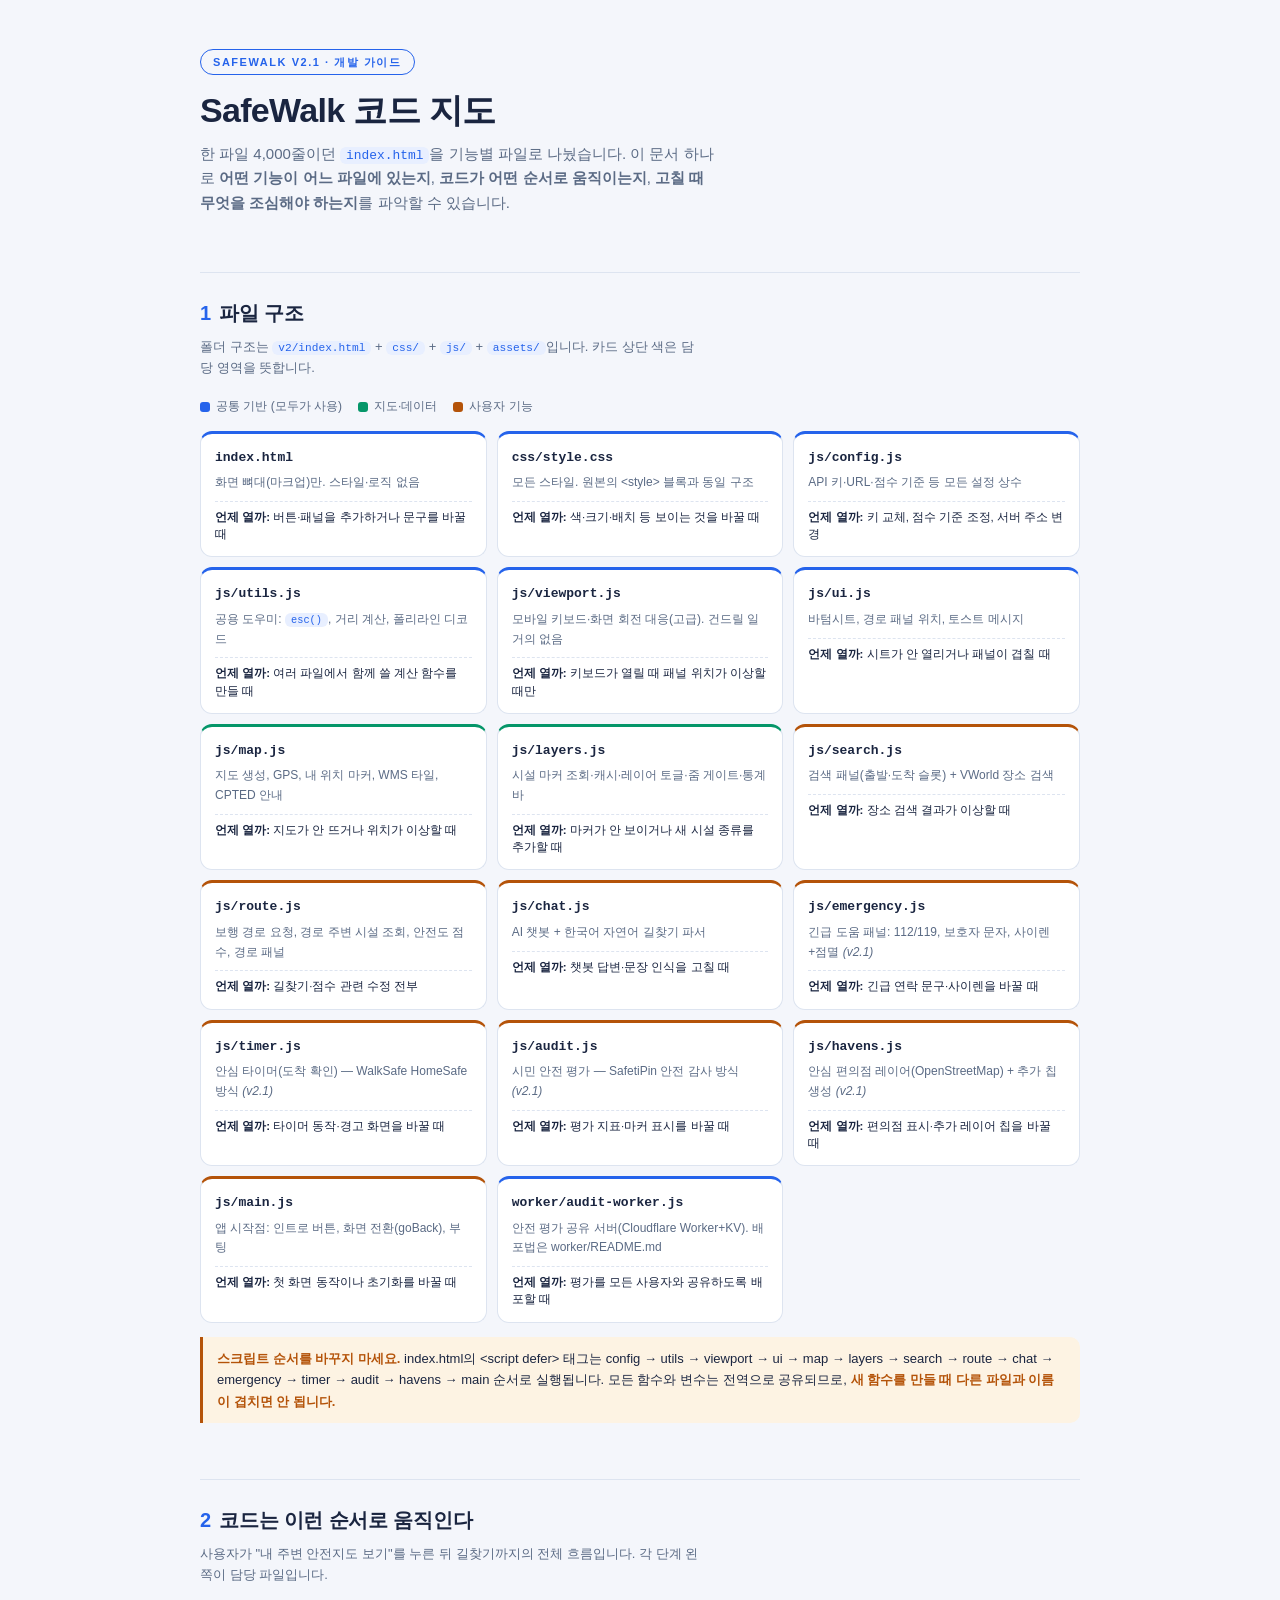
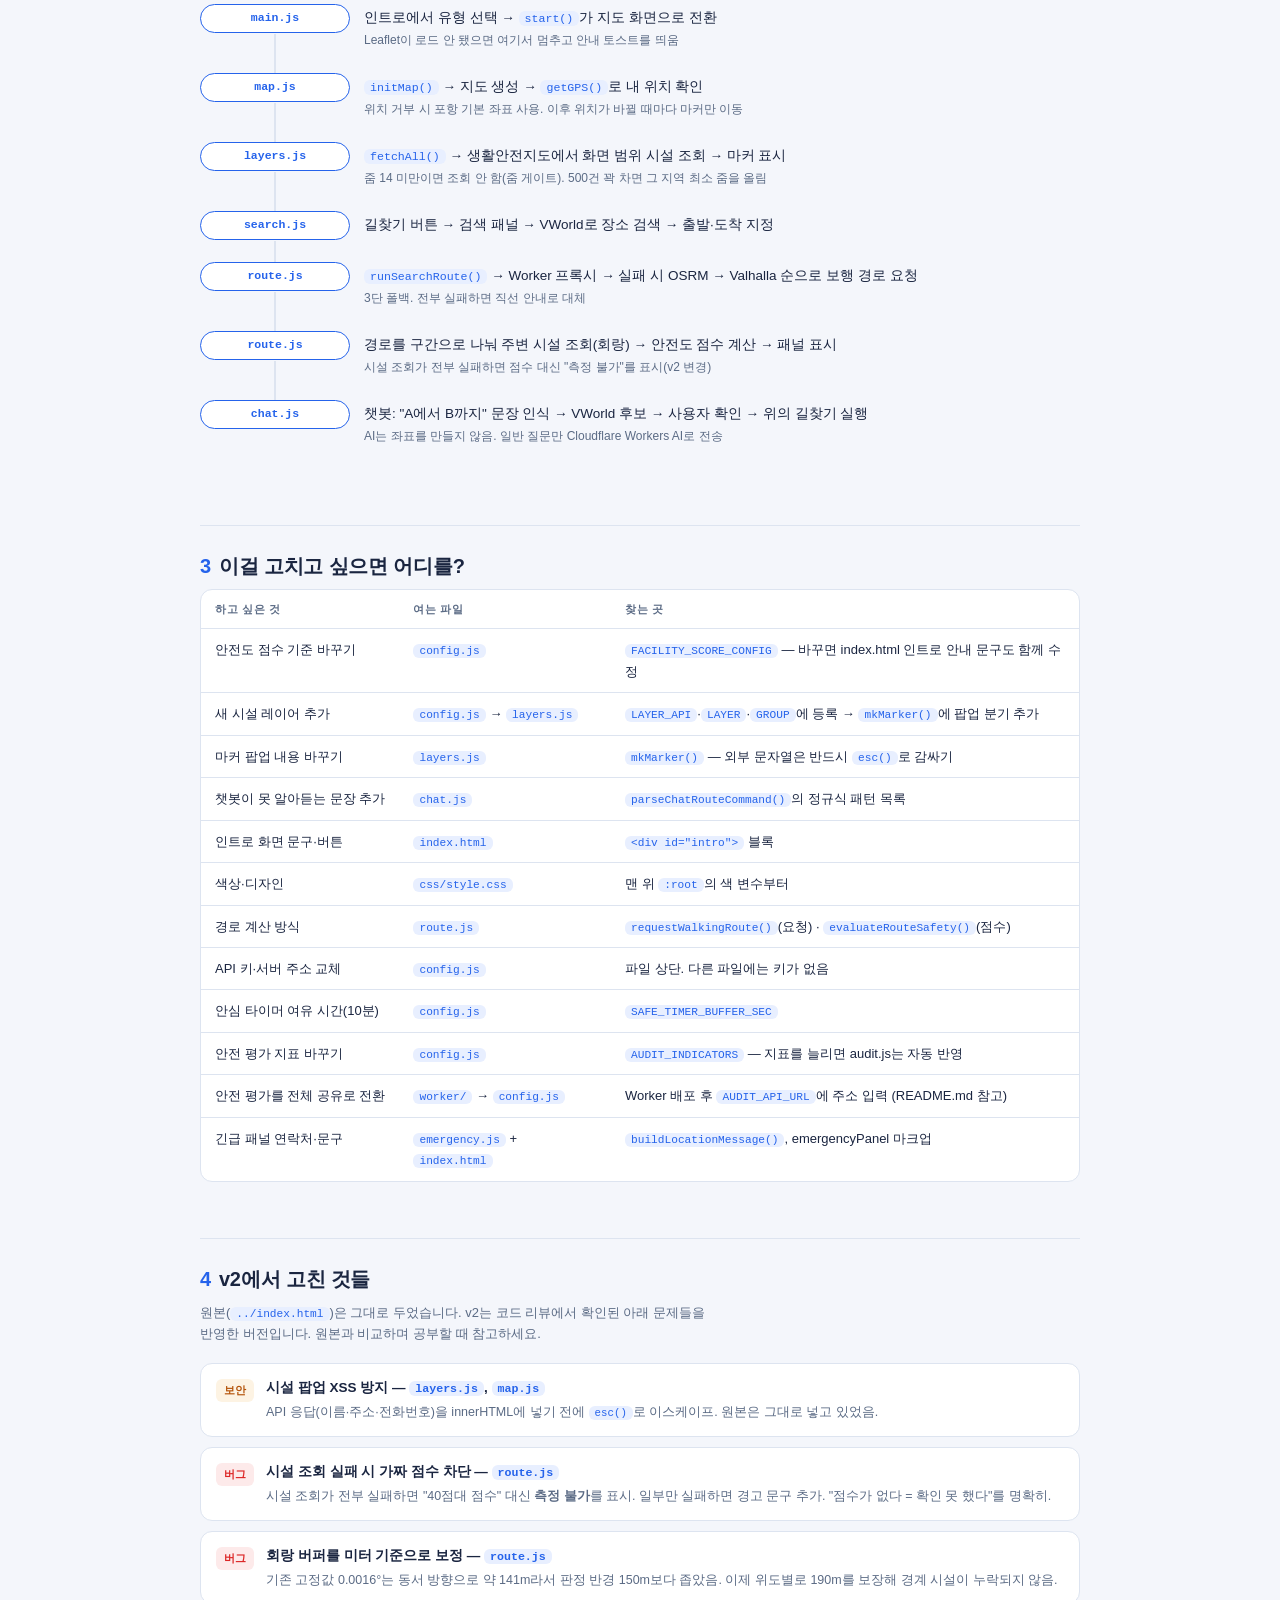
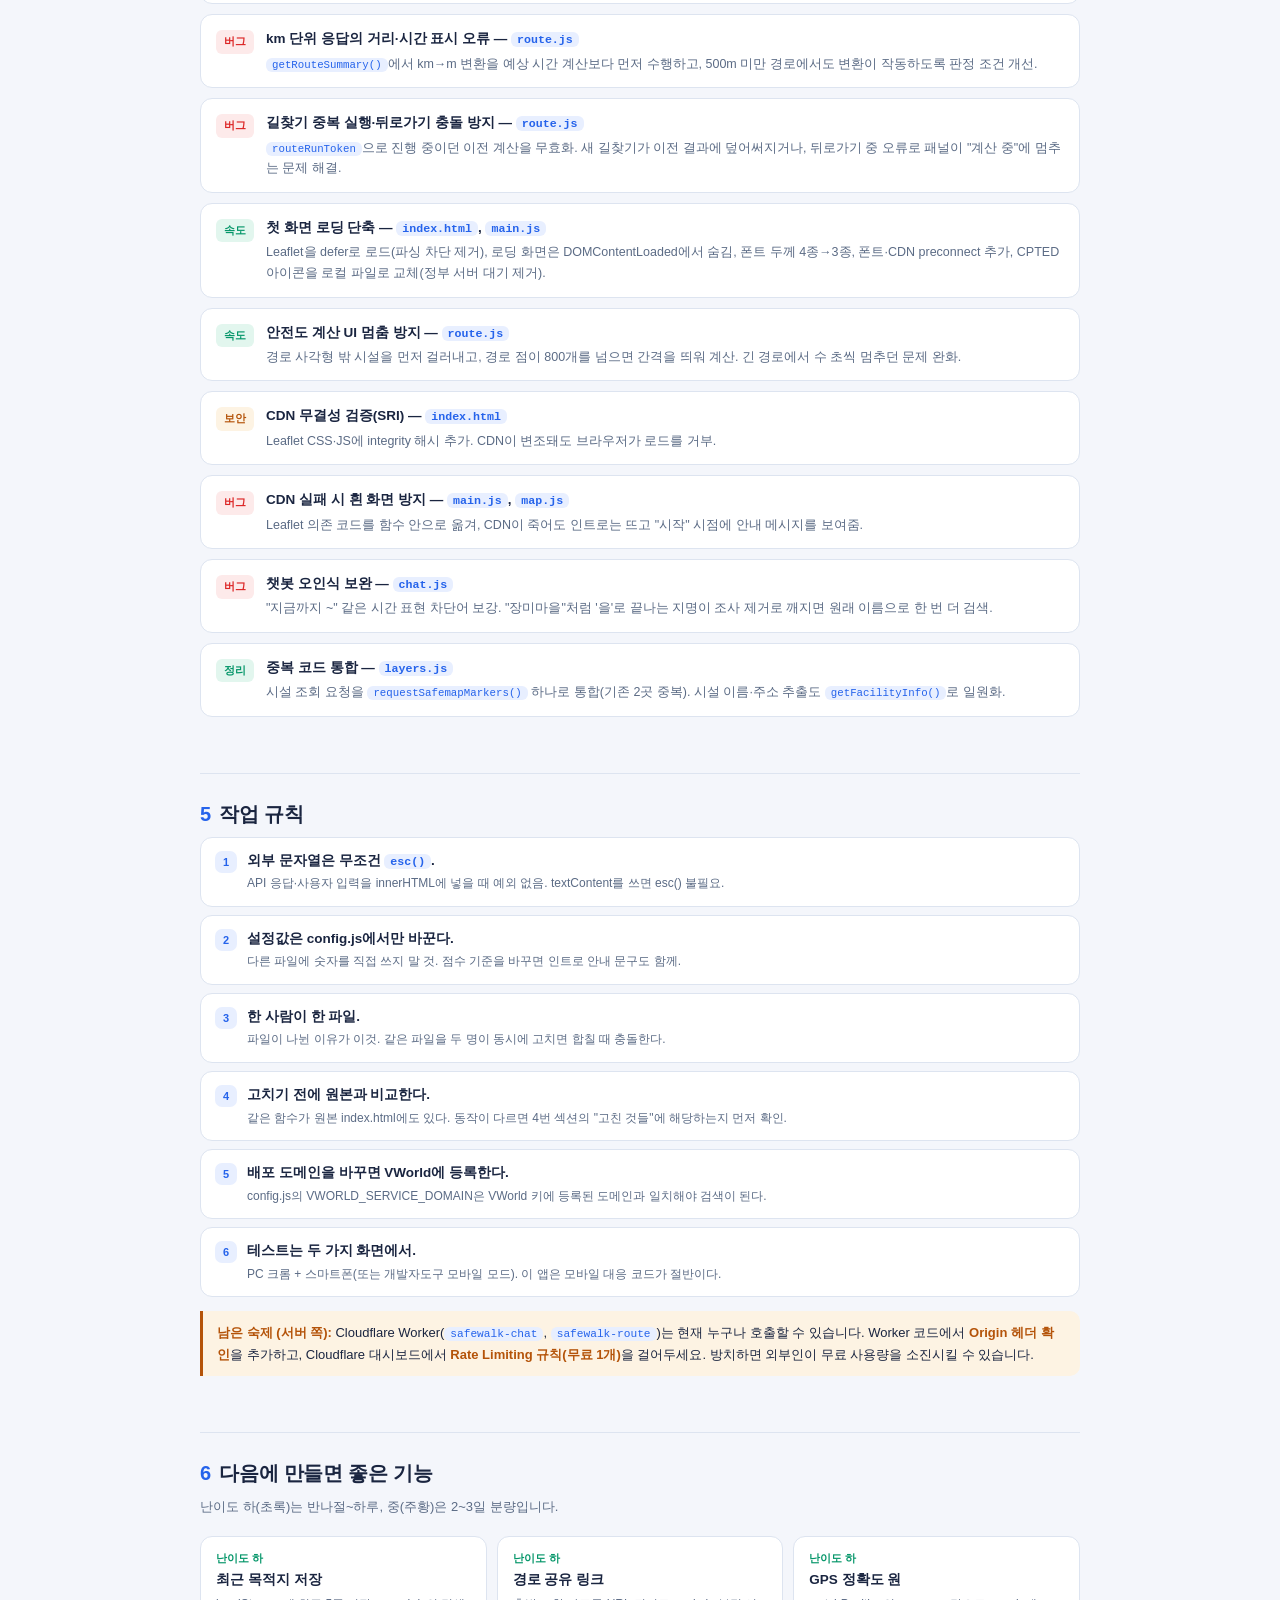
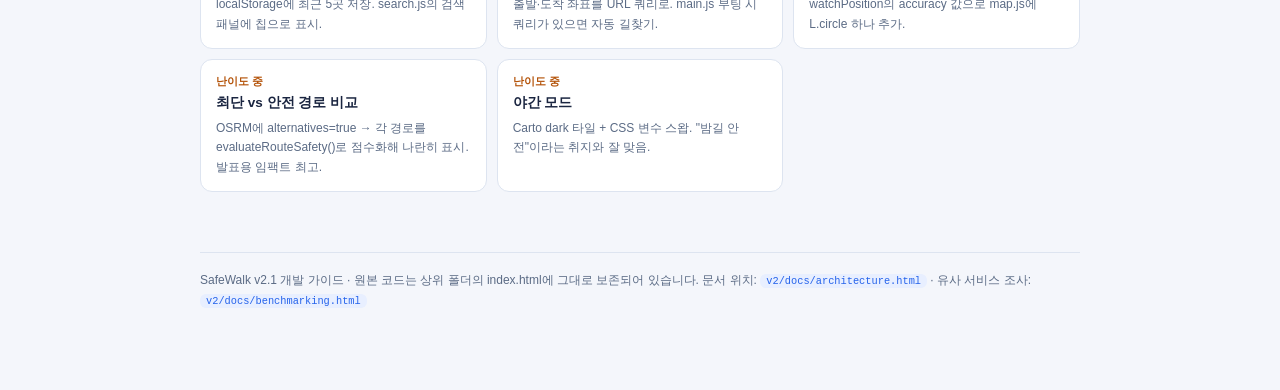
==== docs/architecture.html @ b10735f7 "Add files via upload" ====
<!DOCTYPE html>
<html lang="ko">
<head>
<meta charset="UTF-8">
<meta name="viewport" content="width=device-width, initial-scale=1.0">
<title>SafeWalk 코드 지도</title>
<style>
:root{
  --paper:#f4f6fb;
  --card:#ffffff;
  --ink:#1a2540;
  --sub:#5b6b85;
  --line:#dde4f0;
  --blue:#2563eb;
  --blue-soft:#e8efff;
  --green:#059669;
  --green-soft:#e2f6ee;
  --amber:#b45309;
  --amber-soft:#fdf3e3;
  --red:#dc2626;
  --red-soft:#fdeaea;
  --mono:'Cascadia Code','D2Coding',Consolas,monospace;
}
:root:not([data-theme="light"]){
  /* 시스템 다크 모드 */
}
@media (prefers-color-scheme: dark){
  :root:not([data-theme="light"]){
    --paper:#0f1626;
    --card:#1a2338;
    --ink:#e7edf9;
    --sub:#9fb0cc;
    --line:#2c3a57;
    --blue:#6d9bff;
    --blue-soft:#1d2c4d;
    --green:#34d399;
    --green-soft:#12362b;
    --amber:#f0a35c;
    --amber-soft:#3a2a14;
    --red:#f87171;
    --red-soft:#3d1a1a;
  }
}
:root[data-theme="dark"]{
  --paper:#0f1626;
  --card:#1a2338;
  --ink:#e7edf9;
  --sub:#9fb0cc;
  --line:#2c3a57;
  --blue:#6d9bff;
  --blue-soft:#1d2c4d;
  --green:#34d399;
  --green-soft:#12362b;
  --amber:#f0a35c;
  --amber-soft:#3a2a14;
  --red:#f87171;
  --red-soft:#3d1a1a;
}
*{margin:0;padding:0;box-sizing:border-box;}
body{
  background:var(--paper);
  color:var(--ink);
  font-family:'Apple SD Gothic Neo','Malgun Gothic','Noto Sans KR',sans-serif;
  line-height:1.65;
  padding:48px 20px 80px;
}
.wrap{max-width:880px;margin:0 auto;}
.eyebrow{
  display:inline-block;
  font-size:11px;font-weight:800;letter-spacing:.14em;
  color:var(--blue);text-transform:uppercase;
  border:1px solid var(--blue);border-radius:999px;
  padding:3px 12px;margin-bottom:14px;
}
h1{font-size:34px;font-weight:800;letter-spacing:-.02em;line-height:1.25;text-wrap:balance;}
.lede{color:var(--sub);font-size:15px;margin-top:10px;max-width:62ch;}
h2{
  font-size:20px;font-weight:800;letter-spacing:-.01em;
  margin:56px 0 6px;padding-top:24px;border-top:1px solid var(--line);
}
h2 .no{color:var(--blue);font-variant-numeric:tabular-nums;margin-right:8px;}
.h2-sub{color:var(--sub);font-size:13px;margin-bottom:18px;max-width:70ch;}
code,.file{
  font-family:var(--mono);font-size:.86em;
  background:var(--blue-soft);color:var(--blue);
  border-radius:6px;padding:1px 6px;white-space:nowrap;
}

/* ── 파일 카드 그리드 ── */
.files{display:grid;grid-template-columns:repeat(auto-fill,minmax(260px,1fr));gap:10px;}
.fcard{
  background:var(--card);border:1px solid var(--line);border-radius:12px;
  padding:13px 14px;border-top:3px solid var(--line);
}
.fcard.core{border-top-color:var(--blue);}
.fcard.mapf{border-top-color:var(--green);}
.fcard.feat{border-top-color:var(--amber);}
.fname{font-family:var(--mono);font-size:13px;font-weight:700;}
.frole{font-size:12px;color:var(--sub);margin-top:5px;}
.fwhen{
  margin-top:8px;font-size:11.5px;line-height:1.5;
  border-top:1px dashed var(--line);padding-top:7px;
}
.fwhen b{font-weight:700;}
.legend{display:flex;gap:16px;flex-wrap:wrap;margin:0 0 14px;font-size:12px;color:var(--sub);}
.legend span{display:inline-flex;align-items:center;gap:6px;}
.dot{width:10px;height:10px;border-radius:3px;display:inline-block;}
.dot.b{background:var(--blue);} .dot.g{background:var(--green);} .dot.a{background:var(--amber);}

/* ── 흐름도 ── */
.flow{display:flex;flex-direction:column;gap:0;margin-top:6px;}
.fstep{
  display:grid;grid-template-columns:150px 1fr;gap:14px;align-items:start;
  position:relative;padding:0 0 22px 0;
}
.fstep::before{
  content:'';position:absolute;left:74px;top:30px;bottom:0;
  width:2px;background:var(--line);
}
.fstep:last-child::before{display:none;}
.fstep .who{
  font-family:var(--mono);font-size:11.5px;font-weight:700;
  background:var(--card);border:1.5px solid var(--blue);color:var(--blue);
  border-radius:999px;padding:4px 0;text-align:center;position:relative;z-index:1;
}
.fstep .what{font-size:13.5px;padding-top:3px;}
.fstep .what small{display:block;color:var(--sub);font-size:12px;margin-top:2px;}

/* ── 표 ── */
.tblwrap{overflow-x:auto;border:1px solid var(--line);border-radius:12px;background:var(--card);}
table{border-collapse:collapse;width:100%;font-size:13px;min-width:560px;}
th{
  text-align:left;font-size:11px;letter-spacing:.06em;color:var(--sub);
  padding:10px 14px;border-bottom:1.5px solid var(--line);white-space:nowrap;
}
td{padding:10px 14px;border-bottom:1px solid var(--line);vertical-align:top;}
tr:last-child td{border-bottom:none;}
td:first-child{white-space:nowrap;}

/* ── 개선사항 카드 ── */
.fixes{display:grid;gap:10px;}
.fix{
  background:var(--card);border:1px solid var(--line);border-radius:12px;
  padding:13px 15px;display:grid;grid-template-columns:auto 1fr;gap:12px;align-items:start;
}
.tag{
  font-size:10.5px;font-weight:800;border-radius:6px;padding:3px 8px;
  white-space:nowrap;margin-top:2px;
}
.tag.bug{background:var(--red-soft);color:var(--red);}
.tag.perf{background:var(--green-soft);color:var(--green);}
.tag.sec{background:var(--amber-soft);color:var(--amber);}
.fix .t{font-size:13.5px;font-weight:700;}
.fix .d{font-size:12.5px;color:var(--sub);margin-top:3px;}

/* ── 규칙/주의 ── */
.rules{display:grid;gap:8px;counter-reset:rule;}
.rule{
  background:var(--card);border:1px solid var(--line);border-radius:12px;
  padding:12px 15px 12px 46px;position:relative;font-size:13.5px;
}
.rule::before{
  counter-increment:rule;content:counter(rule);
  position:absolute;left:14px;top:13px;
  width:22px;height:22px;border-radius:7px;
  background:var(--blue-soft);color:var(--blue);
  font-size:11px;font-weight:800;
  display:flex;align-items:center;justify-content:center;
  font-variant-numeric:tabular-nums;
}
.rule b{font-weight:800;}
.rule small{display:block;color:var(--sub);font-size:12px;margin-top:2px;}
.warn{
  border-left:3px solid var(--amber);background:var(--amber-soft);
  border-radius:0 10px 10px 0;padding:11px 14px;font-size:13px;margin-top:14px;
}
.warn b{color:var(--amber);}

/* ── 다음 기능 ── */
.next{display:grid;grid-template-columns:repeat(auto-fill,minmax(240px,1fr));gap:10px;}
.ncard{background:var(--card);border:1px solid var(--line);border-radius:12px;padding:13px 15px;}
.ncard .lv{font-size:10.5px;font-weight:800;color:var(--green);}
.ncard .lv.mid{color:var(--amber);}
.ncard .t{font-size:13.5px;font-weight:700;margin-top:2px;}
.ncard .d{font-size:12px;color:var(--sub);margin-top:4px;}

footer{
  margin-top:60px;padding-top:18px;border-top:1px solid var(--line);
  font-size:12px;color:var(--sub);
}
@media (max-width:600px){
  body{padding:32px 14px 60px;}
  h1{font-size:26px;}
  .fstep{grid-template-columns:110px 1fr;gap:10px;}
  .fstep::before{left:54px;}
}
</style>
</head>
<body>
<div class="wrap">

<span class="eyebrow">SafeWalk v2.1 · 개발 가이드</span>
<h1>SafeWalk 코드 지도</h1>
<p class="lede">한 파일 4,000줄이던 <code>index.html</code>을 기능별 파일로 나눴습니다.
이 문서 하나로 <b>어떤 기능이 어느 파일에 있는지</b>, <b>코드가 어떤 순서로 움직이는지</b>,
<b>고칠 때 무엇을 조심해야 하는지</b>를 파악할 수 있습니다.</p>

<h2><span class="no">1</span>파일 구조</h2>
<p class="h2-sub">폴더 구조는 <code>v2/index.html</code> + <code>css/</code> + <code>js/</code> + <code>assets/</code>입니다.
카드 상단 색은 담당 영역을 뜻합니다.</p>

<div class="legend">
  <span><span class="dot b"></span>공통 기반 (모두가 사용)</span>
  <span><span class="dot g"></span>지도·데이터</span>
  <span><span class="dot a"></span>사용자 기능</span>
</div>

<div class="files">
  <div class="fcard core">
    <div class="fname">index.html</div>
    <div class="frole">화면 뼈대(마크업)만. 스타일·로직 없음</div>
    <div class="fwhen"><b>언제 열까:</b> 버튼·패널을 추가하거나 문구를 바꿀 때</div>
  </div>
  <div class="fcard core">
    <div class="fname">css/style.css</div>
    <div class="frole">모든 스타일. 원본의 &lt;style&gt; 블록과 동일 구조</div>
    <div class="fwhen"><b>언제 열까:</b> 색·크기·배치 등 보이는 것을 바꿀 때</div>
  </div>
  <div class="fcard core">
    <div class="fname">js/config.js</div>
    <div class="frole">API 키·URL·점수 기준 등 모든 설정 상수</div>
    <div class="fwhen"><b>언제 열까:</b> 키 교체, 점수 기준 조정, 서버 주소 변경</div>
  </div>
  <div class="fcard core">
    <div class="fname">js/utils.js</div>
    <div class="frole">공용 도우미: <code>esc()</code>, 거리 계산, 폴리라인 디코드</div>
    <div class="fwhen"><b>언제 열까:</b> 여러 파일에서 함께 쓸 계산 함수를 만들 때</div>
  </div>
  <div class="fcard core">
    <div class="fname">js/viewport.js</div>
    <div class="frole">모바일 키보드·화면 회전 대응(고급). 건드릴 일 거의 없음</div>
    <div class="fwhen"><b>언제 열까:</b> 키보드가 열릴 때 패널 위치가 이상할 때만</div>
  </div>
  <div class="fcard core">
    <div class="fname">js/ui.js</div>
    <div class="frole">바텀시트, 경로 패널 위치, 토스트 메시지</div>
    <div class="fwhen"><b>언제 열까:</b> 시트가 안 열리거나 패널이 겹칠 때</div>
  </div>
  <div class="fcard mapf">
    <div class="fname">js/map.js</div>
    <div class="frole">지도 생성, GPS, 내 위치 마커, WMS 타일, CPTED 안내</div>
    <div class="fwhen"><b>언제 열까:</b> 지도가 안 뜨거나 위치가 이상할 때</div>
  </div>
  <div class="fcard mapf">
    <div class="fname">js/layers.js</div>
    <div class="frole">시설 마커 조회·캐시·레이어 토글·줌 게이트·통계바</div>
    <div class="fwhen"><b>언제 열까:</b> 마커가 안 보이거나 새 시설 종류를 추가할 때</div>
  </div>
  <div class="fcard feat">
    <div class="fname">js/search.js</div>
    <div class="frole">검색 패널(출발·도착 슬롯) + VWorld 장소 검색</div>
    <div class="fwhen"><b>언제 열까:</b> 장소 검색 결과가 이상할 때</div>
  </div>
  <div class="fcard feat">
    <div class="fname">js/route.js</div>
    <div class="frole">보행 경로 요청, 경로 주변 시설 조회, 안전도 점수, 경로 패널</div>
    <div class="fwhen"><b>언제 열까:</b> 길찾기·점수 관련 수정 전부</div>
  </div>
  <div class="fcard feat">
    <div class="fname">js/chat.js</div>
    <div class="frole">AI 챗봇 + 한국어 자연어 길찾기 파서</div>
    <div class="fwhen"><b>언제 열까:</b> 챗봇 답변·문장 인식을 고칠 때</div>
  </div>
  <div class="fcard feat">
    <div class="fname">js/emergency.js</div>
    <div class="frole">긴급 도움 패널: 112/119, 보호자 문자, 사이렌+점멸 <em>(v2.1)</em></div>
    <div class="fwhen"><b>언제 열까:</b> 긴급 연락 문구·사이렌을 바꿀 때</div>
  </div>
  <div class="fcard feat">
    <div class="fname">js/timer.js</div>
    <div class="frole">안심 타이머(도착 확인) — WalkSafe HomeSafe 방식 <em>(v2.1)</em></div>
    <div class="fwhen"><b>언제 열까:</b> 타이머 동작·경고 화면을 바꿀 때</div>
  </div>
  <div class="fcard feat">
    <div class="fname">js/audit.js</div>
    <div class="frole">시민 안전 평가 — SafetiPin 안전 감사 방식 <em>(v2.1)</em></div>
    <div class="fwhen"><b>언제 열까:</b> 평가 지표·마커 표시를 바꿀 때</div>
  </div>
  <div class="fcard feat">
    <div class="fname">js/havens.js</div>
    <div class="frole">안심 편의점 레이어(OpenStreetMap) + 추가 칩 생성 <em>(v2.1)</em></div>
    <div class="fwhen"><b>언제 열까:</b> 편의점 표시·추가 레이어 칩을 바꿀 때</div>
  </div>
  <div class="fcard feat">
    <div class="fname">js/main.js</div>
    <div class="frole">앱 시작점: 인트로 버튼, 화면 전환(goBack), 부팅</div>
    <div class="fwhen"><b>언제 열까:</b> 첫 화면 동작이나 초기화를 바꿀 때</div>
  </div>
  <div class="fcard core">
    <div class="fname">worker/audit-worker.js</div>
    <div class="frole">안전 평가 공유 서버(Cloudflare Worker+KV). 배포법은 worker/README.md</div>
    <div class="fwhen"><b>언제 열까:</b> 평가를 모든 사용자와 공유하도록 배포할 때</div>
  </div>
</div>

<div class="warn"><b>스크립트 순서를 바꾸지 마세요.</b> index.html의 &lt;script defer&gt; 태그는
config → utils → viewport → ui → map → layers → search → route → chat → emergency → timer → audit → havens → main 순서로 실행됩니다.
모든 함수와 변수는 전역으로 공유되므로, <b>새 함수를 만들 때 다른 파일과 이름이 겹치면 안 됩니다.</b></div>

<h2><span class="no">2</span>코드는 이런 순서로 움직인다</h2>
<p class="h2-sub">사용자가 "내 주변 안전지도 보기"를 누른 뒤 길찾기까지의 전체 흐름입니다.
각 단계 왼쪽이 담당 파일입니다.</p>

<div class="flow">
  <div class="fstep"><span class="who">main.js</span>
    <div class="what">인트로에서 유형 선택 → <code>start()</code>가 지도 화면으로 전환
      <small>Leaflet이 로드 안 됐으면 여기서 멈추고 안내 토스트를 띄움</small></div></div>
  <div class="fstep"><span class="who">map.js</span>
    <div class="what"><code>initMap()</code> → 지도 생성 → <code>getGPS()</code>로 내 위치 확인
      <small>위치 거부 시 포항 기본 좌표 사용. 이후 위치가 바뀔 때마다 마커만 이동</small></div></div>
  <div class="fstep"><span class="who">layers.js</span>
    <div class="what"><code>fetchAll()</code> → 생활안전지도에서 화면 범위 시설 조회 → 마커 표시
      <small>줌 14 미만이면 조회 안 함(줌 게이트). 500건 꽉 차면 그 지역 최소 줌을 올림</small></div></div>
  <div class="fstep"><span class="who">search.js</span>
    <div class="what">길찾기 버튼 → 검색 패널 → VWorld로 장소 검색 → 출발·도착 지정</div></div>
  <div class="fstep"><span class="who">route.js</span>
    <div class="what"><code>runSearchRoute()</code> → Worker 프록시 → 실패 시 OSRM → Valhalla 순으로 보행 경로 요청
      <small>3단 폴백. 전부 실패하면 직선 안내로 대체</small></div></div>
  <div class="fstep"><span class="who">route.js</span>
    <div class="what">경로를 구간으로 나눠 주변 시설 조회(회랑) → 안전도 점수 계산 → 패널 표시
      <small>시설 조회가 전부 실패하면 점수 대신 "측정 불가"를 표시(v2 변경)</small></div></div>
  <div class="fstep"><span class="who">chat.js</span>
    <div class="what">챗봇: "A에서 B까지" 문장 인식 → VWorld 후보 → 사용자 확인 → 위의 길찾기 실행
      <small>AI는 좌표를 만들지 않음. 일반 질문만 Cloudflare Workers AI로 전송</small></div></div>
</div>

<h2><span class="no">3</span>이걸 고치고 싶으면 어디를?</h2>
<div class="tblwrap"><table>
  <tr><th>하고 싶은 것</th><th>여는 파일</th><th>찾는 곳</th></tr>
  <tr><td>안전도 점수 기준 바꾸기</td><td><code>config.js</code></td><td><code>FACILITY_SCORE_CONFIG</code> — 바꾸면 index.html 인트로 안내 문구도 함께 수정</td></tr>
  <tr><td>새 시설 레이어 추가</td><td><code>config.js</code> → <code>layers.js</code></td><td><code>LAYER_API</code>·<code>LAYER</code>·<code>GROUP</code>에 등록 → <code>mkMarker()</code>에 팝업 분기 추가</td></tr>
  <tr><td>마커 팝업 내용 바꾸기</td><td><code>layers.js</code></td><td><code>mkMarker()</code> — 외부 문자열은 반드시 <code>esc()</code>로 감싸기</td></tr>
  <tr><td>챗봇이 못 알아듣는 문장 추가</td><td><code>chat.js</code></td><td><code>parseChatRouteCommand()</code>의 정규식 패턴 목록</td></tr>
  <tr><td>인트로 화면 문구·버튼</td><td><code>index.html</code></td><td><code>&lt;div id="intro"&gt;</code> 블록</td></tr>
  <tr><td>색상·디자인</td><td><code>css/style.css</code></td><td>맨 위 <code>:root</code>의 색 변수부터</td></tr>
  <tr><td>경로 계산 방식</td><td><code>route.js</code></td><td><code>requestWalkingRoute()</code>(요청) · <code>evaluateRouteSafety()</code>(점수)</td></tr>
  <tr><td>API 키·서버 주소 교체</td><td><code>config.js</code></td><td>파일 상단. 다른 파일에는 키가 없음</td></tr>
  <tr><td>안심 타이머 여유 시간(10분)</td><td><code>config.js</code></td><td><code>SAFE_TIMER_BUFFER_SEC</code></td></tr>
  <tr><td>안전 평가 지표 바꾸기</td><td><code>config.js</code></td><td><code>AUDIT_INDICATORS</code> — 지표를 늘리면 audit.js는 자동 반영</td></tr>
  <tr><td>안전 평가를 전체 공유로 전환</td><td><code>worker/</code> → <code>config.js</code></td><td>Worker 배포 후 <code>AUDIT_API_URL</code>에 주소 입력 (README.md 참고)</td></tr>
  <tr><td>긴급 패널 연락처·문구</td><td><code>emergency.js</code> + <code>index.html</code></td><td><code>buildLocationMessage()</code>, emergencyPanel 마크업</td></tr>
</table></div>

<h2><span class="no">4</span>v2에서 고친 것들</h2>
<p class="h2-sub">원본(<code>../index.html</code>)은 그대로 두었습니다. v2는 코드 리뷰에서 확인된
아래 문제들을 반영한 버전입니다. 원본과 비교하며 공부할 때 참고하세요.</p>

<div class="fixes">
  <div class="fix"><span class="tag sec">보안</span><div>
    <div class="t">시설 팝업 XSS 방지 — <code>layers.js</code>, <code>map.js</code></div>
    <div class="d">API 응답(이름·주소·전화번호)을 innerHTML에 넣기 전에 <code>esc()</code>로 이스케이프. 원본은 그대로 넣고 있었음.</div></div></div>
  <div class="fix"><span class="tag bug">버그</span><div>
    <div class="t">시설 조회 실패 시 가짜 점수 차단 — <code>route.js</code></div>
    <div class="d">시설 조회가 전부 실패하면 "40점대 점수" 대신 <b>측정 불가</b>를 표시. 일부만 실패하면 경고 문구 추가. "점수가 없다 = 확인 못 했다"를 명확히.</div></div></div>
  <div class="fix"><span class="tag bug">버그</span><div>
    <div class="t">회랑 버퍼를 미터 기준으로 보정 — <code>route.js</code></div>
    <div class="d">기존 고정값 0.0016°는 동서 방향으로 약 141m라서 판정 반경 150m보다 좁았음. 이제 위도별로 190m를 보장해 경계 시설이 누락되지 않음.</div></div></div>
  <div class="fix"><span class="tag bug">버그</span><div>
    <div class="t">km 단위 응답의 거리·시간 표시 오류 — <code>route.js</code></div>
    <div class="d"><code>getRouteSummary()</code>에서 km→m 변환을 예상 시간 계산보다 먼저 수행하고, 500m 미만 경로에서도 변환이 작동하도록 판정 조건 개선.</div></div></div>
  <div class="fix"><span class="tag bug">버그</span><div>
    <div class="t">길찾기 중복 실행·뒤로가기 충돌 방지 — <code>route.js</code></div>
    <div class="d"><code>routeRunToken</code>으로 진행 중이던 이전 계산을 무효화. 새 길찾기가 이전 결과에 덮어써지거나, 뒤로가기 중 오류로 패널이 "계산 중"에 멈추는 문제 해결.</div></div></div>
  <div class="fix"><span class="tag perf">속도</span><div>
    <div class="t">첫 화면 로딩 단축 — <code>index.html</code>, <code>main.js</code></div>
    <div class="d">Leaflet을 defer로 로드(파싱 차단 제거), 로딩 화면은 DOMContentLoaded에서 숨김, 폰트 두께 4종→3종, 폰트·CDN preconnect 추가, CPTED 아이콘을 로컬 파일로 교체(정부 서버 대기 제거).</div></div></div>
  <div class="fix"><span class="tag perf">속도</span><div>
    <div class="t">안전도 계산 UI 멈춤 방지 — <code>route.js</code></div>
    <div class="d">경로 사각형 밖 시설을 먼저 걸러내고, 경로 점이 800개를 넘으면 간격을 띄워 계산. 긴 경로에서 수 초씩 멈추던 문제 완화.</div></div></div>
  <div class="fix"><span class="tag sec">보안</span><div>
    <div class="t">CDN 무결성 검증(SRI) — <code>index.html</code></div>
    <div class="d">Leaflet CSS·JS에 integrity 해시 추가. CDN이 변조돼도 브라우저가 로드를 거부.</div></div></div>
  <div class="fix"><span class="tag bug">버그</span><div>
    <div class="t">CDN 실패 시 흰 화면 방지 — <code>main.js</code>, <code>map.js</code></div>
    <div class="d">Leaflet 의존 코드를 함수 안으로 옮겨, CDN이 죽어도 인트로는 뜨고 "시작" 시점에 안내 메시지를 보여줌.</div></div></div>
  <div class="fix"><span class="tag bug">버그</span><div>
    <div class="t">챗봇 오인식 보완 — <code>chat.js</code></div>
    <div class="d">"지금까지 ~" 같은 시간 표현 차단어 보강. "장미마을"처럼 '을'로 끝나는 지명이 조사 제거로 깨지면 원래 이름으로 한 번 더 검색.</div></div></div>
  <div class="fix"><span class="tag perf">정리</span><div>
    <div class="t">중복 코드 통합 — <code>layers.js</code></div>
    <div class="d">시설 조회 요청을 <code>requestSafemapMarkers()</code> 하나로 통합(기존 2곳 중복). 시설 이름·주소 추출도 <code>getFacilityInfo()</code>로 일원화.</div></div></div>
</div>

<h2><span class="no">5</span>작업 규칙</h2>
<div class="rules">
  <div class="rule"><b>외부 문자열은 무조건 <code>esc()</code>.</b>
    <small>API 응답·사용자 입력을 innerHTML에 넣을 때 예외 없음. textContent를 쓰면 esc() 불필요.</small></div>
  <div class="rule"><b>설정값은 config.js에서만 바꾼다.</b>
    <small>다른 파일에 숫자를 직접 쓰지 말 것. 점수 기준을 바꾸면 인트로 안내 문구도 함께.</small></div>
  <div class="rule"><b>한 사람이 한 파일.</b>
    <small>파일이 나뉜 이유가 이것. 같은 파일을 두 명이 동시에 고치면 합칠 때 충돌한다.</small></div>
  <div class="rule"><b>고치기 전에 원본과 비교한다.</b>
    <small>같은 함수가 원본 index.html에도 있다. 동작이 다르면 4번 섹션의 "고친 것들"에 해당하는지 먼저 확인.</small></div>
  <div class="rule"><b>배포 도메인을 바꾸면 VWorld에 등록한다.</b>
    <small>config.js의 VWORLD_SERVICE_DOMAIN은 VWorld 키에 등록된 도메인과 일치해야 검색이 된다.</small></div>
  <div class="rule"><b>테스트는 두 가지 화면에서.</b>
    <small>PC 크롬 + 스마트폰(또는 개발자도구 모바일 모드). 이 앱은 모바일 대응 코드가 절반이다.</small></div>
</div>

<div class="warn"><b>남은 숙제 (서버 쪽):</b> Cloudflare Worker(<code>safewalk-chat</code>, <code>safewalk-route</code>)는
현재 누구나 호출할 수 있습니다. Worker 코드에서 <b>Origin 헤더 확인</b>을 추가하고, Cloudflare 대시보드에서
<b>Rate Limiting 규칙(무료 1개)</b>을 걸어두세요. 방치하면 외부인이 무료 사용량을 소진시킬 수 있습니다.</div>

<h2><span class="no">6</span>다음에 만들면 좋은 기능</h2>
<p class="h2-sub">난이도 하(초록)는 반나절~하루, 중(주황)은 2~3일 분량입니다.</p>
<div class="next">
  <div class="ncard"><div class="lv">난이도 하</div><div class="t">최근 목적지 저장</div>
    <div class="d">localStorage에 최근 5곳 저장. search.js의 검색 패널에 칩으로 표시.</div></div>
  <div class="ncard"><div class="lv">난이도 하</div><div class="t">경로 공유 링크</div>
    <div class="d">출발·도착 좌표를 URL 쿼리로. main.js 부팅 시 쿼리가 있으면 자동 길찾기.</div></div>
  <div class="ncard"><div class="lv">난이도 하</div><div class="t">GPS 정확도 원</div>
    <div class="d">watchPosition의 accuracy 값으로 map.js에 L.circle 하나 추가.</div></div>
  <div class="ncard"><div class="lv mid">난이도 중</div><div class="t">최단 vs 안전 경로 비교</div>
    <div class="d">OSRM에 alternatives=true → 각 경로를 evaluateRouteSafety()로 점수화해 나란히 표시. 발표용 임팩트 최고.</div></div>
  <div class="ncard"><div class="lv mid">난이도 중</div><div class="t">야간 모드</div>
    <div class="d">Carto dark 타일 + CSS 변수 스왑. "밤길 안전"이라는 취지와 잘 맞음.</div></div>
</div>

<footer>SafeWalk v2.1 개발 가이드 · 원본 코드는 상위 폴더의 index.html에 그대로 보존되어 있습니다.
문서 위치: <code>v2/docs/architecture.html</code> · 유사 서비스 조사: <code>v2/docs/benchmarking.html</code></footer>

</div>
</body>
</html>
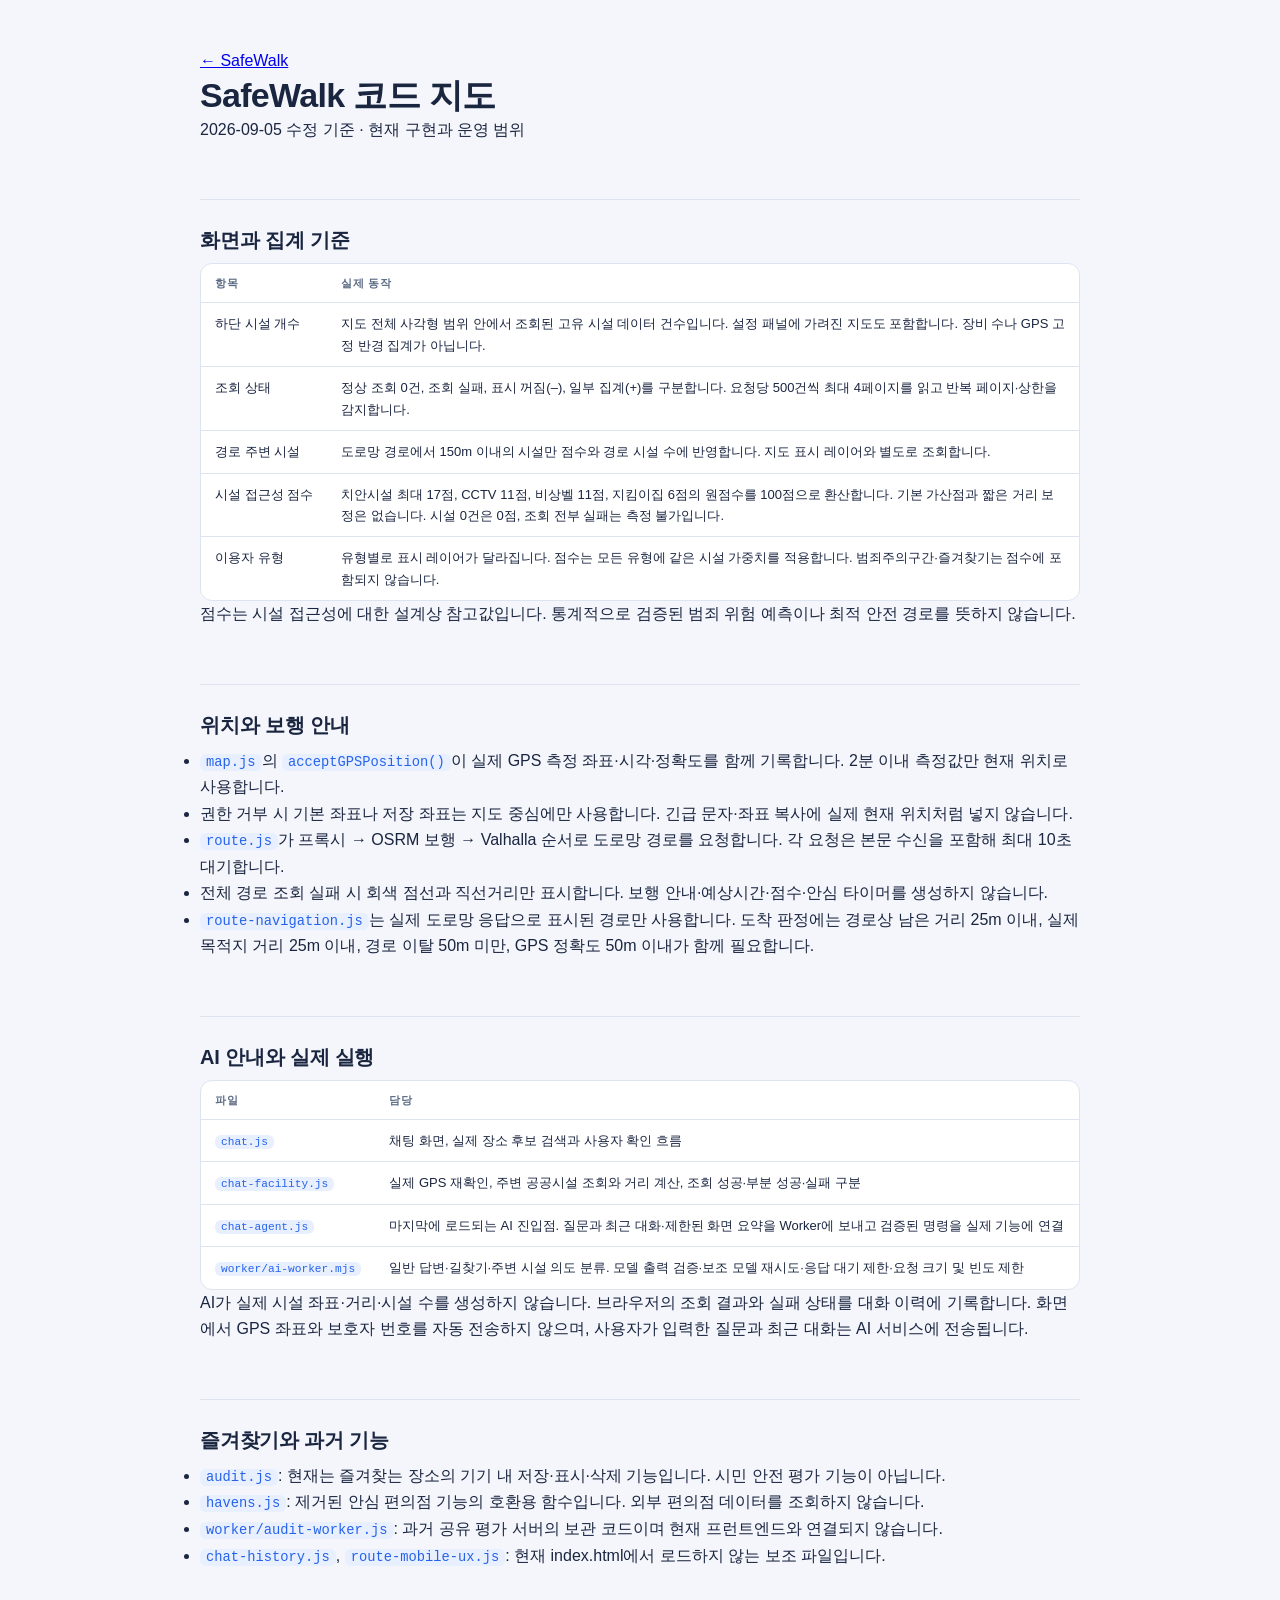
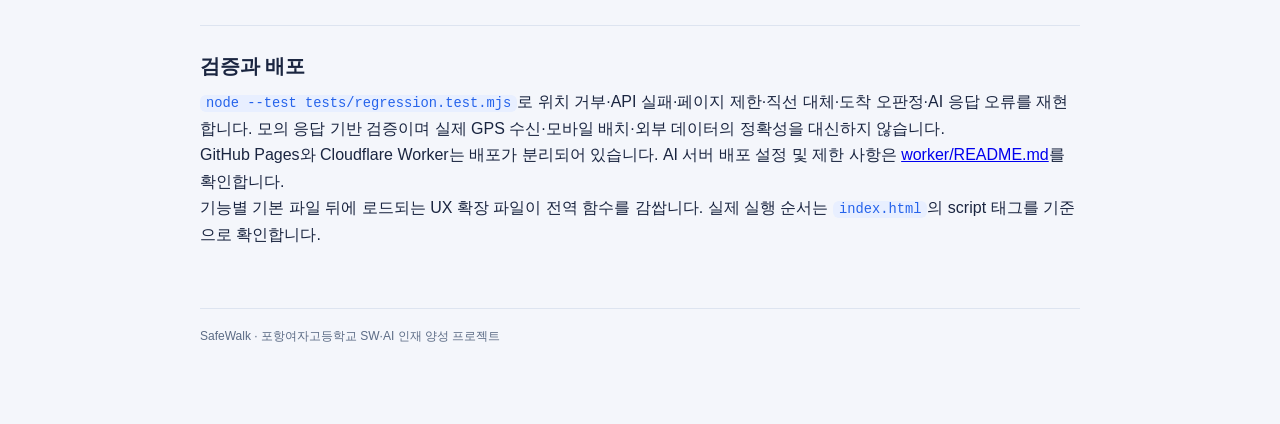
==== commit 0791568c: "Fix GPS provenance, facility failures, navigation and AI response validation" ====
--- a/docs/architecture.html
+++ b/docs/architecture.html
@@ -198,237 +198,48 @@
 </head>
 <body>
 <div class="wrap">
-
-<span class="eyebrow">SafeWalk v2.1 · 개발 가이드</span>
+<a href="../index.html">← SafeWalk</a>
 <h1>SafeWalk 코드 지도</h1>
-<p class="lede">한 파일 4,000줄이던 <code>index.html</code>을 기능별 파일로 나눴습니다.
-이 문서 하나로 <b>어떤 기능이 어느 파일에 있는지</b>, <b>코드가 어떤 순서로 움직이는지</b>,
-<b>고칠 때 무엇을 조심해야 하는지</b>를 파악할 수 있습니다.</p>
-
-<h2><span class="no">1</span>파일 구조</h2>
-<p class="h2-sub">폴더 구조는 <code>v2/index.html</code> + <code>css/</code> + <code>js/</code> + <code>assets/</code>입니다.
-카드 상단 색은 담당 영역을 뜻합니다.</p>
-
-<div class="legend">
-  <span><span class="dot b"></span>공통 기반 (모두가 사용)</span>
-  <span><span class="dot g"></span>지도·데이터</span>
-  <span><span class="dot a"></span>사용자 기능</span>
-</div>
-
-<div class="files">
-  <div class="fcard core">
-    <div class="fname">index.html</div>
-    <div class="frole">화면 뼈대(마크업)만. 스타일·로직 없음</div>
-    <div class="fwhen"><b>언제 열까:</b> 버튼·패널을 추가하거나 문구를 바꿀 때</div>
-  </div>
-  <div class="fcard core">
-    <div class="fname">css/style.css</div>
-    <div class="frole">모든 스타일. 원본의 &lt;style&gt; 블록과 동일 구조</div>
-    <div class="fwhen"><b>언제 열까:</b> 색·크기·배치 등 보이는 것을 바꿀 때</div>
-  </div>
-  <div class="fcard core">
-    <div class="fname">js/config.js</div>
-    <div class="frole">API 키·URL·점수 기준 등 모든 설정 상수</div>
-    <div class="fwhen"><b>언제 열까:</b> 키 교체, 점수 기준 조정, 서버 주소 변경</div>
-  </div>
-  <div class="fcard core">
-    <div class="fname">js/utils.js</div>
-    <div class="frole">공용 도우미: <code>esc()</code>, 거리 계산, 폴리라인 디코드</div>
-    <div class="fwhen"><b>언제 열까:</b> 여러 파일에서 함께 쓸 계산 함수를 만들 때</div>
-  </div>
-  <div class="fcard core">
-    <div class="fname">js/viewport.js</div>
-    <div class="frole">모바일 키보드·화면 회전 대응(고급). 건드릴 일 거의 없음</div>
-    <div class="fwhen"><b>언제 열까:</b> 키보드가 열릴 때 패널 위치가 이상할 때만</div>
-  </div>
-  <div class="fcard core">
-    <div class="fname">js/ui.js</div>
-    <div class="frole">바텀시트, 경로 패널 위치, 토스트 메시지</div>
-    <div class="fwhen"><b>언제 열까:</b> 시트가 안 열리거나 패널이 겹칠 때</div>
-  </div>
-  <div class="fcard mapf">
-    <div class="fname">js/map.js</div>
-    <div class="frole">지도 생성, GPS, 내 위치 마커, WMS 타일, CPTED 안내</div>
-    <div class="fwhen"><b>언제 열까:</b> 지도가 안 뜨거나 위치가 이상할 때</div>
-  </div>
-  <div class="fcard mapf">
-    <div class="fname">js/layers.js</div>
-    <div class="frole">시설 마커 조회·캐시·레이어 토글·줌 게이트·통계바</div>
-    <div class="fwhen"><b>언제 열까:</b> 마커가 안 보이거나 새 시설 종류를 추가할 때</div>
-  </div>
-  <div class="fcard feat">
-    <div class="fname">js/search.js</div>
-    <div class="frole">검색 패널(출발·도착 슬롯) + VWorld 장소 검색</div>
-    <div class="fwhen"><b>언제 열까:</b> 장소 검색 결과가 이상할 때</div>
-  </div>
-  <div class="fcard feat">
-    <div class="fname">js/route.js</div>
-    <div class="frole">보행 경로 요청, 경로 주변 시설 조회, 안전도 점수, 경로 패널</div>
-    <div class="fwhen"><b>언제 열까:</b> 길찾기·점수 관련 수정 전부</div>
-  </div>
-  <div class="fcard feat">
-    <div class="fname">js/chat.js</div>
-    <div class="frole">AI 챗봇 + 한국어 자연어 길찾기 파서</div>
-    <div class="fwhen"><b>언제 열까:</b> 챗봇 답변·문장 인식을 고칠 때</div>
-  </div>
-  <div class="fcard feat">
-    <div class="fname">js/emergency.js</div>
-    <div class="frole">긴급 도움 패널: 112/119, 보호자 문자, 사이렌+점멸 <em>(v2.1)</em></div>
-    <div class="fwhen"><b>언제 열까:</b> 긴급 연락 문구·사이렌을 바꿀 때</div>
-  </div>
-  <div class="fcard feat">
-    <div class="fname">js/timer.js</div>
-    <div class="frole">안심 타이머(도착 확인) — WalkSafe HomeSafe 방식 <em>(v2.1)</em></div>
-    <div class="fwhen"><b>언제 열까:</b> 타이머 동작·경고 화면을 바꿀 때</div>
-  </div>
-  <div class="fcard feat">
-    <div class="fname">js/audit.js</div>
-    <div class="frole">시민 안전 평가 — SafetiPin 안전 감사 방식 <em>(v2.1)</em></div>
-    <div class="fwhen"><b>언제 열까:</b> 평가 지표·마커 표시를 바꿀 때</div>
-  </div>
-  <div class="fcard feat">
-    <div class="fname">js/havens.js</div>
-    <div class="frole">안심 편의점 레이어(OpenStreetMap) + 추가 칩 생성 <em>(v2.1)</em></div>
-    <div class="fwhen"><b>언제 열까:</b> 편의점 표시·추가 레이어 칩을 바꿀 때</div>
-  </div>
-  <div class="fcard feat">
-    <div class="fname">js/main.js</div>
-    <div class="frole">앱 시작점: 인트로 버튼, 화면 전환(goBack), 부팅</div>
-    <div class="fwhen"><b>언제 열까:</b> 첫 화면 동작이나 초기화를 바꿀 때</div>
-  </div>
-  <div class="fcard core">
-    <div class="fname">worker/audit-worker.js</div>
-    <div class="frole">안전 평가 공유 서버(Cloudflare Worker+KV). 배포법은 worker/README.md</div>
-    <div class="fwhen"><b>언제 열까:</b> 평가를 모든 사용자와 공유하도록 배포할 때</div>
-  </div>
-</div>
-
-<div class="warn"><b>스크립트 순서를 바꾸지 마세요.</b> index.html의 &lt;script defer&gt; 태그는
-config → utils → viewport → ui → map → layers → search → route → chat → emergency → timer → audit → havens → main 순서로 실행됩니다.
-모든 함수와 변수는 전역으로 공유되므로, <b>새 함수를 만들 때 다른 파일과 이름이 겹치면 안 됩니다.</b></div>
-
-<h2><span class="no">2</span>코드는 이런 순서로 움직인다</h2>
-<p class="h2-sub">사용자가 "내 주변 안전지도 보기"를 누른 뒤 길찾기까지의 전체 흐름입니다.
-각 단계 왼쪽이 담당 파일입니다.</p>
-
-<div class="flow">
-  <div class="fstep"><span class="who">main.js</span>
-    <div class="what">인트로에서 유형 선택 → <code>start()</code>가 지도 화면으로 전환
-      <small>Leaflet이 로드 안 됐으면 여기서 멈추고 안내 토스트를 띄움</small></div></div>
-  <div class="fstep"><span class="who">map.js</span>
-    <div class="what"><code>initMap()</code> → 지도 생성 → <code>getGPS()</code>로 내 위치 확인
-      <small>위치 거부 시 포항 기본 좌표 사용. 이후 위치가 바뀔 때마다 마커만 이동</small></div></div>
-  <div class="fstep"><span class="who">layers.js</span>
-    <div class="what"><code>fetchAll()</code> → 생활안전지도에서 화면 범위 시설 조회 → 마커 표시
-      <small>줌 14 미만이면 조회 안 함(줌 게이트). 500건 꽉 차면 그 지역 최소 줌을 올림</small></div></div>
-  <div class="fstep"><span class="who">search.js</span>
-    <div class="what">길찾기 버튼 → 검색 패널 → VWorld로 장소 검색 → 출발·도착 지정</div></div>
-  <div class="fstep"><span class="who">route.js</span>
-    <div class="what"><code>runSearchRoute()</code> → Worker 프록시 → 실패 시 OSRM → Valhalla 순으로 보행 경로 요청
-      <small>3단 폴백. 전부 실패하면 직선 안내로 대체</small></div></div>
-  <div class="fstep"><span class="who">route.js</span>
-    <div class="what">경로를 구간으로 나눠 주변 시설 조회(회랑) → 안전도 점수 계산 → 패널 표시
-      <small>시설 조회가 전부 실패하면 점수 대신 "측정 불가"를 표시(v2 변경)</small></div></div>
-  <div class="fstep"><span class="who">chat.js</span>
-    <div class="what">챗봇: "A에서 B까지" 문장 인식 → VWorld 후보 → 사용자 확인 → 위의 길찾기 실행
-      <small>AI는 좌표를 만들지 않음. 일반 질문만 Cloudflare Workers AI로 전송</small></div></div>
-</div>
-
-<h2><span class="no">3</span>이걸 고치고 싶으면 어디를?</h2>
+<p class="sub">2026-09-05 수정 기준 · 현재 구현과 운영 범위</p>
+<h2>화면과 집계 기준</h2>
 <div class="tblwrap"><table>
-  <tr><th>하고 싶은 것</th><th>여는 파일</th><th>찾는 곳</th></tr>
-  <tr><td>안전도 점수 기준 바꾸기</td><td><code>config.js</code></td><td><code>FACILITY_SCORE_CONFIG</code> — 바꾸면 index.html 인트로 안내 문구도 함께 수정</td></tr>
-  <tr><td>새 시설 레이어 추가</td><td><code>config.js</code> → <code>layers.js</code></td><td><code>LAYER_API</code>·<code>LAYER</code>·<code>GROUP</code>에 등록 → <code>mkMarker()</code>에 팝업 분기 추가</td></tr>
-  <tr><td>마커 팝업 내용 바꾸기</td><td><code>layers.js</code></td><td><code>mkMarker()</code> — 외부 문자열은 반드시 <code>esc()</code>로 감싸기</td></tr>
-  <tr><td>챗봇이 못 알아듣는 문장 추가</td><td><code>chat.js</code></td><td><code>parseChatRouteCommand()</code>의 정규식 패턴 목록</td></tr>
-  <tr><td>인트로 화면 문구·버튼</td><td><code>index.html</code></td><td><code>&lt;div id="intro"&gt;</code> 블록</td></tr>
-  <tr><td>색상·디자인</td><td><code>css/style.css</code></td><td>맨 위 <code>:root</code>의 색 변수부터</td></tr>
-  <tr><td>경로 계산 방식</td><td><code>route.js</code></td><td><code>requestWalkingRoute()</code>(요청) · <code>evaluateRouteSafety()</code>(점수)</td></tr>
-  <tr><td>API 키·서버 주소 교체</td><td><code>config.js</code></td><td>파일 상단. 다른 파일에는 키가 없음</td></tr>
-  <tr><td>안심 타이머 여유 시간(10분)</td><td><code>config.js</code></td><td><code>SAFE_TIMER_BUFFER_SEC</code></td></tr>
-  <tr><td>안전 평가 지표 바꾸기</td><td><code>config.js</code></td><td><code>AUDIT_INDICATORS</code> — 지표를 늘리면 audit.js는 자동 반영</td></tr>
-  <tr><td>안전 평가를 전체 공유로 전환</td><td><code>worker/</code> → <code>config.js</code></td><td>Worker 배포 후 <code>AUDIT_API_URL</code>에 주소 입력 (README.md 참고)</td></tr>
-  <tr><td>긴급 패널 연락처·문구</td><td><code>emergency.js</code> + <code>index.html</code></td><td><code>buildLocationMessage()</code>, emergencyPanel 마크업</td></tr>
+<tr><th>항목</th><th>실제 동작</th></tr>
+<tr><td>하단 시설 개수</td><td>지도 전체 사각형 범위 안에서 조회된 고유 시설 데이터 건수입니다. 설정 패널에 가려진 지도도 포함합니다. 장비 수나 GPS 고정 반경 집계가 아닙니다.</td></tr>
+<tr><td>조회 상태</td><td>정상 조회 0건, 조회 실패, 표시 꺼짐(–), 일부 집계(+)를 구분합니다. 요청당 500건씩 최대 4페이지를 읽고 반복 페이지·상한을 감지합니다.</td></tr>
+<tr><td>경로 주변 시설</td><td>도로망 경로에서 150m 이내의 시설만 점수와 경로 시설 수에 반영합니다. 지도 표시 레이어와 별도로 조회합니다.</td></tr>
+<tr><td>시설 접근성 점수</td><td>치안시설 최대 17점, CCTV 11점, 비상벨 11점, 지킴이집 6점의 원점수를 100점으로 환산합니다. 기본 가산점과 짧은 거리 보정은 없습니다. 시설 0건은 0점, 조회 전부 실패는 측정 불가입니다.</td></tr>
+<tr><td>이용자 유형</td><td>유형별로 표시 레이어가 달라집니다. 점수는 모든 유형에 같은 시설 가중치를 적용합니다. 범죄주의구간·즐겨찾기는 점수에 포함되지 않습니다.</td></tr>
 </table></div>
-
-<h2><span class="no">4</span>v2에서 고친 것들</h2>
-<p class="h2-sub">원본(<code>../index.html</code>)은 그대로 두었습니다. v2는 코드 리뷰에서 확인된
-아래 문제들을 반영한 버전입니다. 원본과 비교하며 공부할 때 참고하세요.</p>
-
-<div class="fixes">
-  <div class="fix"><span class="tag sec">보안</span><div>
-    <div class="t">시설 팝업 XSS 방지 — <code>layers.js</code>, <code>map.js</code></div>
-    <div class="d">API 응답(이름·주소·전화번호)을 innerHTML에 넣기 전에 <code>esc()</code>로 이스케이프. 원본은 그대로 넣고 있었음.</div></div></div>
-  <div class="fix"><span class="tag bug">버그</span><div>
-    <div class="t">시설 조회 실패 시 가짜 점수 차단 — <code>route.js</code></div>
-    <div class="d">시설 조회가 전부 실패하면 "40점대 점수" 대신 <b>측정 불가</b>를 표시. 일부만 실패하면 경고 문구 추가. "점수가 없다 = 확인 못 했다"를 명확히.</div></div></div>
-  <div class="fix"><span class="tag bug">버그</span><div>
-    <div class="t">회랑 버퍼를 미터 기준으로 보정 — <code>route.js</code></div>
-    <div class="d">기존 고정값 0.0016°는 동서 방향으로 약 141m라서 판정 반경 150m보다 좁았음. 이제 위도별로 190m를 보장해 경계 시설이 누락되지 않음.</div></div></div>
-  <div class="fix"><span class="tag bug">버그</span><div>
-    <div class="t">km 단위 응답의 거리·시간 표시 오류 — <code>route.js</code></div>
-    <div class="d"><code>getRouteSummary()</code>에서 km→m 변환을 예상 시간 계산보다 먼저 수행하고, 500m 미만 경로에서도 변환이 작동하도록 판정 조건 개선.</div></div></div>
-  <div class="fix"><span class="tag bug">버그</span><div>
-    <div class="t">길찾기 중복 실행·뒤로가기 충돌 방지 — <code>route.js</code></div>
-    <div class="d"><code>routeRunToken</code>으로 진행 중이던 이전 계산을 무효화. 새 길찾기가 이전 결과에 덮어써지거나, 뒤로가기 중 오류로 패널이 "계산 중"에 멈추는 문제 해결.</div></div></div>
-  <div class="fix"><span class="tag perf">속도</span><div>
-    <div class="t">첫 화면 로딩 단축 — <code>index.html</code>, <code>main.js</code></div>
-    <div class="d">Leaflet을 defer로 로드(파싱 차단 제거), 로딩 화면은 DOMContentLoaded에서 숨김, 폰트 두께 4종→3종, 폰트·CDN preconnect 추가, CPTED 아이콘을 로컬 파일로 교체(정부 서버 대기 제거).</div></div></div>
-  <div class="fix"><span class="tag perf">속도</span><div>
-    <div class="t">안전도 계산 UI 멈춤 방지 — <code>route.js</code></div>
-    <div class="d">경로 사각형 밖 시설을 먼저 걸러내고, 경로 점이 800개를 넘으면 간격을 띄워 계산. 긴 경로에서 수 초씩 멈추던 문제 완화.</div></div></div>
-  <div class="fix"><span class="tag sec">보안</span><div>
-    <div class="t">CDN 무결성 검증(SRI) — <code>index.html</code></div>
-    <div class="d">Leaflet CSS·JS에 integrity 해시 추가. CDN이 변조돼도 브라우저가 로드를 거부.</div></div></div>
-  <div class="fix"><span class="tag bug">버그</span><div>
-    <div class="t">CDN 실패 시 흰 화면 방지 — <code>main.js</code>, <code>map.js</code></div>
-    <div class="d">Leaflet 의존 코드를 함수 안으로 옮겨, CDN이 죽어도 인트로는 뜨고 "시작" 시점에 안내 메시지를 보여줌.</div></div></div>
-  <div class="fix"><span class="tag bug">버그</span><div>
-    <div class="t">챗봇 오인식 보완 — <code>chat.js</code></div>
-    <div class="d">"지금까지 ~" 같은 시간 표현 차단어 보강. "장미마을"처럼 '을'로 끝나는 지명이 조사 제거로 깨지면 원래 이름으로 한 번 더 검색.</div></div></div>
-  <div class="fix"><span class="tag perf">정리</span><div>
-    <div class="t">중복 코드 통합 — <code>layers.js</code></div>
-    <div class="d">시설 조회 요청을 <code>requestSafemapMarkers()</code> 하나로 통합(기존 2곳 중복). 시설 이름·주소 추출도 <code>getFacilityInfo()</code>로 일원화.</div></div></div>
-</div>
-
-<h2><span class="no">5</span>작업 규칙</h2>
-<div class="rules">
-  <div class="rule"><b>외부 문자열은 무조건 <code>esc()</code>.</b>
-    <small>API 응답·사용자 입력을 innerHTML에 넣을 때 예외 없음. textContent를 쓰면 esc() 불필요.</small></div>
-  <div class="rule"><b>설정값은 config.js에서만 바꾼다.</b>
-    <small>다른 파일에 숫자를 직접 쓰지 말 것. 점수 기준을 바꾸면 인트로 안내 문구도 함께.</small></div>
-  <div class="rule"><b>한 사람이 한 파일.</b>
-    <small>파일이 나뉜 이유가 이것. 같은 파일을 두 명이 동시에 고치면 합칠 때 충돌한다.</small></div>
-  <div class="rule"><b>고치기 전에 원본과 비교한다.</b>
-    <small>같은 함수가 원본 index.html에도 있다. 동작이 다르면 4번 섹션의 "고친 것들"에 해당하는지 먼저 확인.</small></div>
-  <div class="rule"><b>배포 도메인을 바꾸면 VWorld에 등록한다.</b>
-    <small>config.js의 VWORLD_SERVICE_DOMAIN은 VWorld 키에 등록된 도메인과 일치해야 검색이 된다.</small></div>
-  <div class="rule"><b>테스트는 두 가지 화면에서.</b>
-    <small>PC 크롬 + 스마트폰(또는 개발자도구 모바일 모드). 이 앱은 모바일 대응 코드가 절반이다.</small></div>
-</div>
-
-<div class="warn"><b>남은 숙제 (서버 쪽):</b> Cloudflare Worker(<code>safewalk-chat</code>, <code>safewalk-route</code>)는
-현재 누구나 호출할 수 있습니다. Worker 코드에서 <b>Origin 헤더 확인</b>을 추가하고, Cloudflare 대시보드에서
-<b>Rate Limiting 규칙(무료 1개)</b>을 걸어두세요. 방치하면 외부인이 무료 사용량을 소진시킬 수 있습니다.</div>
-
-<h2><span class="no">6</span>다음에 만들면 좋은 기능</h2>
-<p class="h2-sub">난이도 하(초록)는 반나절~하루, 중(주황)은 2~3일 분량입니다.</p>
-<div class="next">
-  <div class="ncard"><div class="lv">난이도 하</div><div class="t">최근 목적지 저장</div>
-    <div class="d">localStorage에 최근 5곳 저장. search.js의 검색 패널에 칩으로 표시.</div></div>
-  <div class="ncard"><div class="lv">난이도 하</div><div class="t">경로 공유 링크</div>
-    <div class="d">출발·도착 좌표를 URL 쿼리로. main.js 부팅 시 쿼리가 있으면 자동 길찾기.</div></div>
-  <div class="ncard"><div class="lv">난이도 하</div><div class="t">GPS 정확도 원</div>
-    <div class="d">watchPosition의 accuracy 값으로 map.js에 L.circle 하나 추가.</div></div>
-  <div class="ncard"><div class="lv mid">난이도 중</div><div class="t">최단 vs 안전 경로 비교</div>
-    <div class="d">OSRM에 alternatives=true → 각 경로를 evaluateRouteSafety()로 점수화해 나란히 표시. 발표용 임팩트 최고.</div></div>
-  <div class="ncard"><div class="lv mid">난이도 중</div><div class="t">야간 모드</div>
-    <div class="d">Carto dark 타일 + CSS 변수 스왑. "밤길 안전"이라는 취지와 잘 맞음.</div></div>
-</div>
-
-<footer>SafeWalk v2.1 개발 가이드 · 원본 코드는 상위 폴더의 index.html에 그대로 보존되어 있습니다.
-문서 위치: <code>v2/docs/architecture.html</code> · 유사 서비스 조사: <code>v2/docs/benchmarking.html</code></footer>
-
+<p>점수는 시설 접근성에 대한 설계상 참고값입니다. 통계적으로 검증된 범죄 위험 예측이나 최적 안전 경로를 뜻하지 않습니다.</p>
+<h2>위치와 보행 안내</h2>
+<ul>
+<li><code>map.js</code>의 <code>acceptGPSPosition()</code>이 실제 GPS 측정 좌표·시각·정확도를 함께 기록합니다. 2분 이내 측정값만 현재 위치로 사용합니다.</li>
+<li>권한 거부 시 기본 좌표나 저장 좌표는 지도 중심에만 사용합니다. 긴급 문자·좌표 복사에 실제 현재 위치처럼 넣지 않습니다.</li>
+<li><code>route.js</code>가 프록시 → OSRM 보행 → Valhalla 순서로 도로망 경로를 요청합니다. 각 요청은 본문 수신을 포함해 최대 10초 대기합니다.</li>
+<li>전체 경로 조회 실패 시 회색 점선과 직선거리만 표시합니다. 보행 안내·예상시간·점수·안심 타이머를 생성하지 않습니다.</li>
+<li><code>route-navigation.js</code>는 실제 도로망 응답으로 표시된 경로만 사용합니다. 도착 판정에는 경로상 남은 거리 25m 이내, 실제 목적지 거리 25m 이내, 경로 이탈 50m 미만, GPS 정확도 50m 이내가 함께 필요합니다.</li>
+</ul>
+<h2>AI 안내와 실제 실행</h2>
+<div class="tblwrap"><table>
+<tr><th>파일</th><th>담당</th></tr>
+<tr><td><code>chat.js</code></td><td>채팅 화면, 실제 장소 후보 검색과 사용자 확인 흐름</td></tr>
+<tr><td><code>chat-facility.js</code></td><td>실제 GPS 재확인, 주변 공공시설 조회와 거리 계산, 조회 성공·부분 성공·실패 구분</td></tr>
+<tr><td><code>chat-agent.js</code></td><td>마지막에 로드되는 AI 진입점. 질문과 최근 대화·제한된 화면 요약을 Worker에 보내고 검증된 명령을 실제 기능에 연결</td></tr>
+<tr><td><code>worker/ai-worker.mjs</code></td><td>일반 답변·길찾기·주변 시설 의도 분류. 모델 출력 검증·보조 모델 재시도·응답 대기 제한·요청 크기 및 빈도 제한</td></tr>
+</table></div>
+<p>AI가 실제 시설 좌표·거리·시설 수를 생성하지 않습니다. 브라우저의 조회 결과와 실패 상태를 대화 이력에 기록합니다. 화면에서 GPS 좌표와 보호자 번호를 자동 전송하지 않으며, 사용자가 입력한 질문과 최근 대화는 AI 서비스에 전송됩니다.</p>
+<h2>즐겨찾기와 과거 기능</h2>
+<ul>
+<li><code>audit.js</code>: 현재는 즐겨찾는 장소의 기기 내 저장·표시·삭제 기능입니다. 시민 안전 평가 기능이 아닙니다.</li>
+<li><code>havens.js</code>: 제거된 안심 편의점 기능의 호환용 함수입니다. 외부 편의점 데이터를 조회하지 않습니다.</li>
+<li><code>worker/audit-worker.js</code>: 과거 공유 평가 서버의 보관 코드이며 현재 프런트엔드와 연결되지 않습니다.</li>
+<li><code>chat-history.js</code>, <code>route-mobile-ux.js</code>: 현재 index.html에서 로드하지 않는 보조 파일입니다.</li>
+</ul>
+<h2>검증과 배포</h2>
+<p><code>node --test tests/regression.test.mjs</code>로 위치 거부·API 실패·페이지 제한·직선 대체·도착 오판정·AI 응답 오류를 재현합니다. 모의 응답 기반 검증이며 실제 GPS 수신·모바일 배치·외부 데이터의 정확성을 대신하지 않습니다.</p>
+<p>GitHub Pages와 Cloudflare Worker는 배포가 분리되어 있습니다. AI 서버 배포 설정 및 제한 사항은 <a href="../worker/README.md">worker/README.md</a>를 확인합니다.</p>
+<p>기능별 기본 파일 뒤에 로드되는 UX 확장 파일이 전역 함수를 감쌉니다. 실제 실행 순서는 <code>index.html</code>의 script 태그를 기준으로 확인합니다.</p>
+<footer>SafeWalk · 포항여자고등학교 SW·AI 인재 양성 프로젝트</footer>
 </div>
 </body>
 </html>
